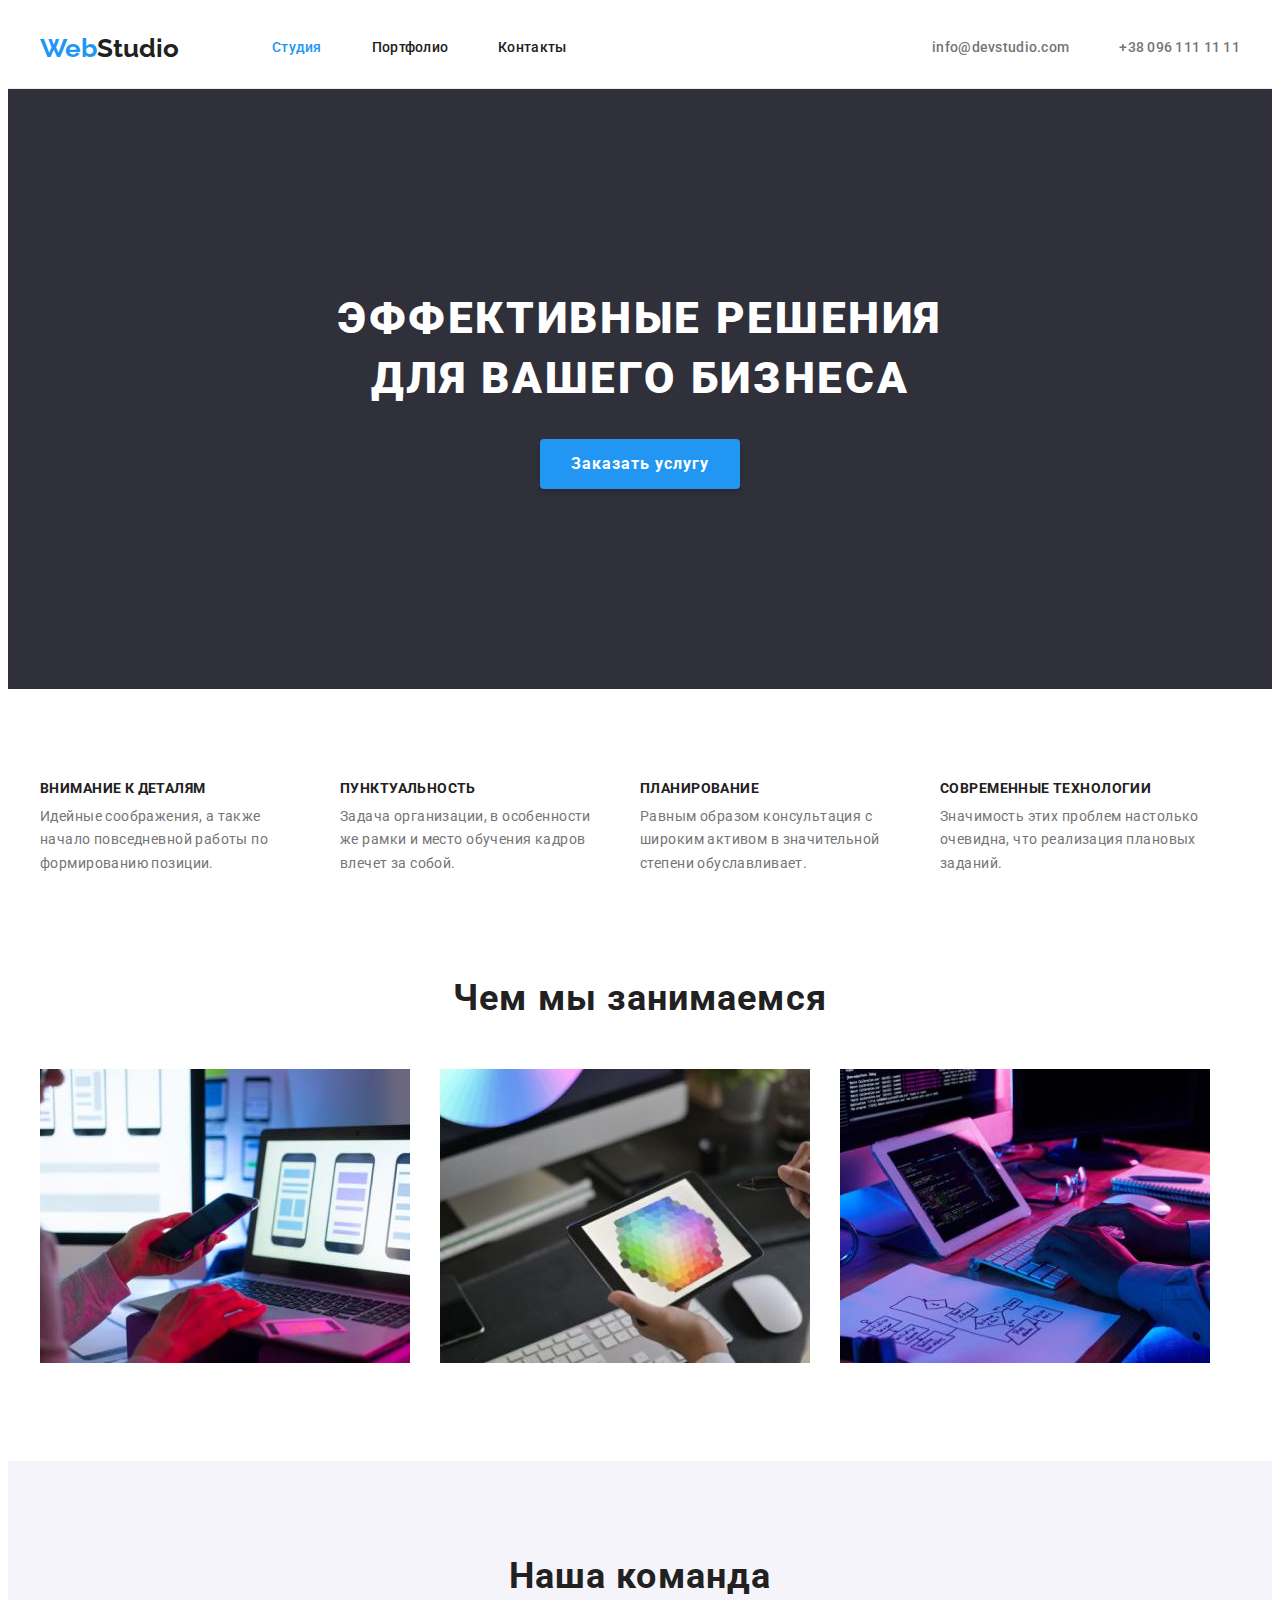
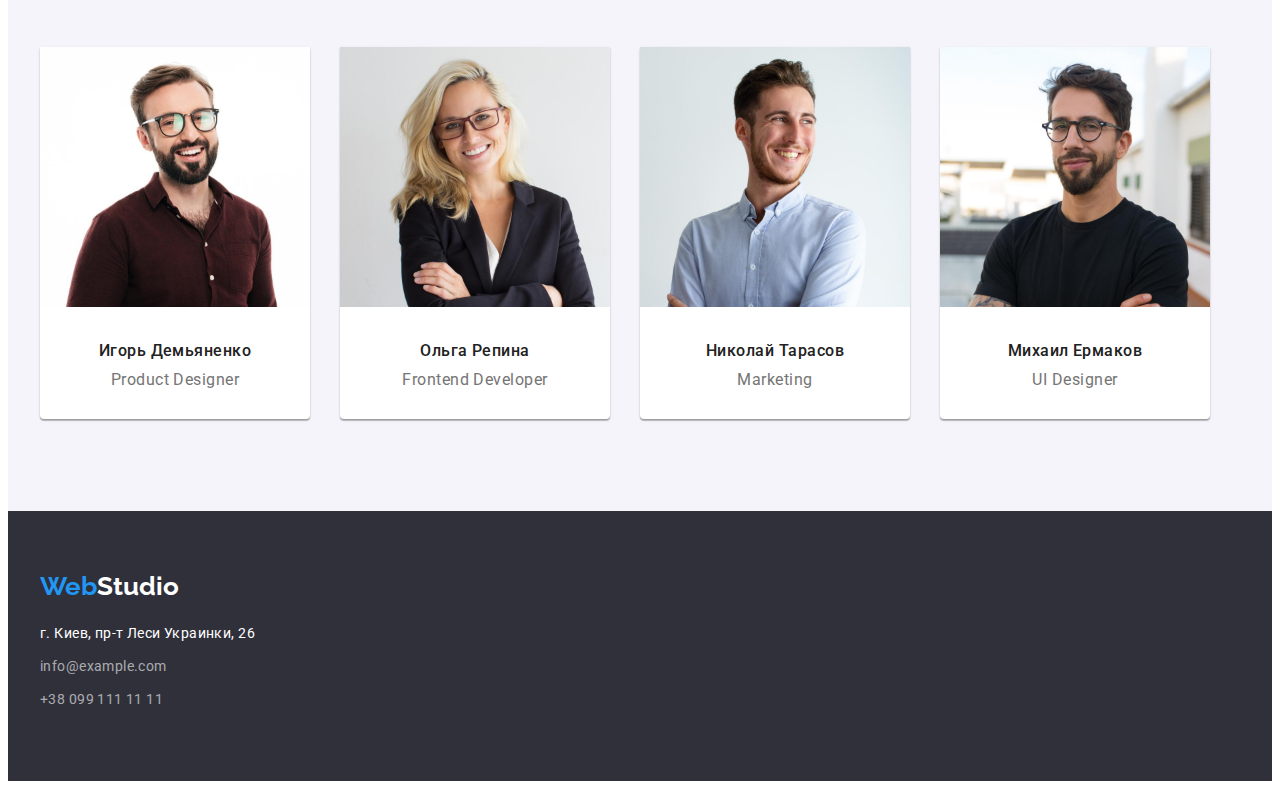
==== index.html @ bd47ff98 "stard" ====
<!DOCTYPE html>
<html lang="ru">
  <head>
    <meta charset="UTF-8" />
    <meta http-equiv="X-UA-Compatible" content="IE=edge" />
    <meta name="viewport" content="width=device-width, initial-scale=1.0" />
    <link
      rel="stylesheet"
      href="https://cdnjs.cloudflare.com/ajax/libs/modern-normalize/1.1.0/modern-normalize.min.css"
      integrity="sha512-wpPYUAdjBVSE4KJnH1VR1HeZfpl1ub8YT/NKx4PuQ5NmX2tKuGu6U/JRp5y+Y8XG2tV+wKQpNHVUX03MfMFn9Q=="
      crossorigin="anonymous"
      referrerpolicy="no-referrer"
    />
    <link rel="stylesheet" href="./css/styles.css" />
    <link rel="preconnect" href="https://fonts.googleapis.com" />
    <link rel="preconnect" href="https://fonts.gstatic.com" crossorigin />
    <link
      href="https://fonts.googleapis.com/css2?family=Raleway:wght@700&family=Roboto:wght@400;500;700;900&display=swap"
      rel="stylesheet"
    />
    <title>Студия</title>
  </head>
  <body>
    <header class="header">
      <div class="container">
        <div class="header-container">
          <nav class="nav">
            <a href="./index.html" lang="en" class="logo"><span>Web</span>Studio</a>
            <ul class="header-nav-list list">
              <li class="nav-list-item current">
                <a href="./index.html" class="current nav-link link">Студия</a>
              </li>
              <li class="nav-list-item">
                <a href="./portfolio.html" class="nav-link link">Портфолио</a>
              </li>
              <li class="nav-list-item"><a href="" class="nav-link link">Контакты</a></li>
            </ul>
          </nav>
          <ul class="header-list list">
            <li>
              <a href="mailto:info@devstudio.com" class="header-mail link">info@devstudio.com</a>
            </li>
            <li><a href="tel:+380961111111" class="header-tel link">+38 096 111 11 11</a></li>
          </ul>
        </div>
      </div>
    </header>
    <main class="main">
      <section class="order-service">
        <h1 class="text-h1">Эффективные решения для вашего бизнеса</h1>
        <button type="button" class="main-button">Заказать услугу</button>
      </section>
      <section class="merits section">
        <h2 hidden>Наши заслуги</h2>
        <div class="container">
          <ul class="merits-list list">
            <li class="merits-item">
              <h3 class="merits-titles">Внимание к деталям</h3>
              <p class="merits-text">
                Идейные соображения, а также начало повседневной работы по формированию позиции.
              </p>
            </li>
            <li class="merits-item">
              <h3 class="merits-titles">Пунктуальность</h3>
              <p class="merits-text">
                Задача организации, в особенности же рамки и место обучения кадров влечет за собой.
              </p>
            </li>
            <li class="merits-item">
              <h3 class="merits-titles">Планирование</h3>
              <p class="merits-text">
                Равным образом консультация с широким активом в значительной степени обуславливает.
              </p>
            </li>
            <li class="merits-item">
              <h3 class="merits-titles">Современные технологии</h3>
              <p class="merits-text">
                Значимость этих проблем настолько очевидна, что реализация плановых заданий.
              </p>
            </li>
          </ul>
        </div>
      </section>
      <section class="whatwedo section">
        <h2 class="whatwedo-title">Чем мы занимаемся</h2>
        <div class="container">
          <ul class="whatwedo-list list">
            <li class="whatwedo-img">
              <img src="./images/1.jpg" alt="Наша деятельность" width="370" height="294" />
            </li>
            <li class="whatwedo-img">
              <img src="./images/2.jpg" alt="Наша деятельность" width="370" height="294" />
            </li>
            <li class="whatwedo-img">
              <img src="./images/3.jpg" alt="Наша деятельность" width="370" height="294" />
            </li>
          </ul>
        </div>
      </section>
      <section class="ourteam section">
        <div class="container">
          <h2 class="ourteam-title">Наша команда</h2>
          <ul class="ourteam-list list">
            <li class="ourteam-item">
              <img src="./images/4.jpg" alt="Работник 1" width="270" height="260" />
              <div class="mate">
                <h3 class="ourteam-list-name">Игорь Демьяненко</h3>
                <p lang="en" class="ourteam-list-position">Product Designer</p>
              </div>
            </li>
            <li class="ourteam-item">
              <img src="./images/5.jpg" alt="Работник 2" width="270" height="260" />
              <div class="mate">
                <h3 class="ourteam-list-name">Ольга Репина</h3>
                <p lang="en" class="ourteam-list-position">Frontend Developer</p>
              </div>
            </li>
            <li class="ourteam-item">
              <img src="./images/6.jpg" alt="Работник 3" width="270" height="260" />
              <div class="mate">
                <h3 class="ourteam-list-name">Николай Тарасов</h3>
                <p lang="en" class="ourteam-list-position">Marketing</p>
              </div>
            </li>
            <li class="ourteam-item">
              <img src="./images/7.jpg" alt="Работник 4" width="270" height="260" />
              <div class="mate">
                <h3 class="ourteam-list-name">Михаил Ермаков</h3>
                <p lang="en" class="ourteam-list-position">UI Designer</p>
              </div>
            </li>
          </ul>
        </div>
      </section>
    </main>
    <footer class="footer">
      <div class="container">
        <a href="./index.html" lang="en" class="logo-footer"><span>Web</span>Studio</a>
        <address class="ouradress">
          <ul class="address-list list">
            <li class="address-location address-item">
              <a
                href="https://goo.gl/maps/aNRmM5jgGCXuYNQ1A"
                target="_blank"
                rel="noopener nofollow noreferrer"
                class="footer-link link"
                >г. Киев, пр-т Леси Украинки, 26</a
              >
            </li>
            <li class="address-item">
              <a href="mailto:info@example.com" class="footer-mail link">info@example.com</a>
            </li>
            <li class="address-item">
              <a href="tel:+380991111111" class="footer-tel link">+38 099 111 11 11</a>
            </li>
          </ul>
        </address>
      </div>
    </footer>
  </body>
</html>
---- css/styles.css ----
:root {
  --main-color: #ffffff;
  --accent-color: #2196f3;
  --second-main-color: #212121;
  --contact-color: #757575;
  --background-color-color: #2f303a;
}

p,
h1,
h2,
h3,
h4,
h5,
h6 {
  margin: 0;
}

ul,
ol {
  margin: 0;
  padding-left: 0;
}

button {
  cursor: pointer;
}

body {
  font-family: 'Roboto', sans-serif;
}

.container {
  width: 1200px;
  margin: 0 auto;
  padding-left: 15px;
  padding-right: 15px;
}

.list {
  list-style: none;
}

.link {
  text-decoration: none;
}

/* -------------------header-------------------- */

.header {
  border-bottom: 1px solid #ececec;
}

.logo {
  font-family: 'Raleway', sans-serif;
  font-weight: 700;
  font-size: 26px;
  line-height: 1.19;
  text-decoration: none;

  color: var(--second-main-color);

  margin-right: 93px;
}

.logo span {
  color: var(--accent-color);
}

.nav {
  display: flex;
  align-items: center;
}

.nav-list-item {
  display: block;
}

.nav-list-item:not(:last-child) {
  margin-right: 50px;
}

.header-nav-list {
  display: flex;
}

.header-container {
  display: flex;
}

.header-list {
  display: flex;
  margin-left: auto;
  align-items: center;
}

.nav-link {
  font-style: normal;
  font-weight: 500;
  font-size: 14px;
  line-height: 1.14;
  letter-spacing: 0.02em;

  color: var(--second-main-color);

  padding-bottom: 32px;
  padding-top: 32px;
  display: flex;
}

.nav-link:hover,
.nav-link:focus {
  color: var(--accent-color);
}

.current {
  color: var(--accent-color);
}

.header-mail {
  font-weight: 500;
  font-size: 14px;
  line-height: 1.14;
  letter-spacing: 0.02em;
  color: var(--contact-color);
  margin-right: 50px;

  padding-bottom: 32px;
  padding-top: 32px;
  display: flex;
}

.header-mail:hover,
.header-mail:focus {
  color: var(--accent-color);
}

.header-tel {
  font-weight: 500;
  font-size: 14px;
  line-height: 1.14;
  letter-spacing: 0.02em;
  color: var(--contact-color);

  padding-bottom: 32px;
  padding-top: 32px;
  display: flex;
}

.header-tel:hover {
  color: var(--accent-color);
}

.header-tel:focus {
  color: var(--accent-color);
}

/* -------------------main------------------- */

/* --------------------ЗАКАЗАТЬ УСЛУГУ-------------------- */
.order-service {
  background-color: var(--background-color-color);
  padding-bottom: 200px;
  padding-top: 200px;
}

.text-h1 {
  font-weight: 900;
  font-size: 44px;
  line-height: 1.36;
  text-align: center;
  letter-spacing: 0.06em;
  text-transform: uppercase;

  color: var(--main-color);

  max-width: 650px;
  margin: 0 auto;

  margin-bottom: 30px;
}

.main-button {
  font-family: 'Roboto';
  font-style: normal;
  font-weight: 700;
  font-size: 16px;
  line-height: 1.87;
  display: block;
  align-items: center;
  text-align: center;
  letter-spacing: 0.06em;

  color: var(--main-color);

  background: var(--accent-color);
  box-shadow: 0px 4px 4px rgba(0, 0, 0, 0.15);
  border-radius: 4px;
  border: none;

  cursor: pointer;

  min-width: 200px;
  height: 50px;

  align-items: center;
  justify-content: center;
  margin: auto;
}

.main-button:hover,
.main-button:focus {
  font-family: 'Roboto';
  font-style: normal;
  font-weight: 700;
  font-size: 16px;
  line-height: 1.875;
  display: flex;
  align-items: center;
  text-align: center;
  letter-spacing: 0.06em;

  color: var(--main-color);

  background: #188ce8;
  box-shadow: 0px 4px 4px rgba(0, 0, 0, 0.15);
  border-radius: 4px;
}

/* ------------------Наши заслуги-------------- */

.merits {
  padding-top: 94px;
}

.merits-list {
  display: flex;
}

.merits-list:not(:last-child) {
  margin-right: 30px;
}

.merits-titles {
  font-weight: 700;
  font-size: 14px;
  line-height: 0.85;
  letter-spacing: 0.03em;
  text-transform: uppercase;

  color: #212121;

  margin-bottom: 10px;
}

.merits-text {
  font-weight: 400;
  font-size: 14px;
  line-height: 1.71;
  letter-spacing: 0.03em;

  color: #757575;
}

.merits-item {
  width: 270px;
  height: 101px;
}

.merits-item:not(:last-child) {
  margin-right: 30px;
}

/* ----------------------Чем мы занимаемся----------------------- */

.whatwedo {
  padding-top: 94px;
  padding-bottom: 94px;
}

.whatwedo-title {
  font-weight: 700;
  font-size: 36px;
  line-height: 1.16;
  text-align: center;
  letter-spacing: 0.03em;
  color: var(--second-main-color);
  margin-bottom: 50px;
}

.whatwedo-list {
  display: flex;
}

.whatwedo-img {
  margin-right: 30px;
}

/* ---------------Наша команда------------------- */

.ourteam {
  height: 650px;
  background-color: #f5f4fa;
}

.ourteam-title {
  font-weight: 700;
  font-size: 36px;
  line-height: 42px;
  text-align: center;
  letter-spacing: 0.03em;
  color: var(--second-main-color);
  padding-top: 94px;
}

.ourteam-list {
  display: flex;
  margin-top: 50px;
}

.ourteam-item {
  margin-right: 30px;
  width: 270px;
  background: #ffffff;

  box-shadow: 0px 1px 3px rgba(0, 0, 0, 0.12), 0px 1px 1px rgba(0, 0, 0, 0.14),
    0px 2px 1px rgba(0, 0, 0, 0.2);
  border-radius: 0px 0px 4px 4px;
}

.ourteam-list-name {
  font-weight: 500;
  font-size: 16px;
  line-height: 1.1875;
  text-align: center;
  letter-spacing: 0.03em;

  color: #212121;

  margin-bottom: 10px;
}

.ourteam-list-position {
  font-weight: 400;
  font-size: 16px;
  line-height: 1.1875;
  text-align: center;
  letter-spacing: 0.03em;

  color: #757575;
}

.mate {
  padding-top: 30px;
  padding-bottom: 30px;
}

/* ----------------footer------------------ */

.footer {
  background: #2f303a;
  padding: 60px 0;
}

.footer-link {
  font-family: 'Roboto';
  font-style: normal;
  font-weight: 400;
  font-size: 14px;
  line-height: 1.71;
  letter-spacing: 0.03em;
  color: #ffffff;
}

.logo-footer {
  display: block;
  font-family: 'Raleway', sans-serif;
  font-weight: 700;
  font-size: 26px;
  line-height: 1.19;
  text-decoration: none;
  color: var(--main-color);
  margin-bottom: 20px;
}

.logo-footer span {
  color: var(--accent-color);
}

.footer-mail {
  font-family: 'Roboto';
  font-style: normal;
  font-weight: 400;
  font-size: 14px;
  line-height: 1.71;
  letter-spacing: 0.03em;

  color: rgba(255, 255, 255, 0.6);
}

.footer-tel {
  font-family: 'Roboto';
  font-style: normal;
  font-weight: 400;
  font-size: 14px;
  line-height: 1.71;
  letter-spacing: 0.03em;

  color: rgba(255, 255, 255, 0.6);
}

.address-item {
  margin-bottom: 9px;
}

/* ----------------------PORTFOLIO------------------------ */

/* ---------------filter----------------- */

.filter-list {
  display: flex;
  margin-top: 94px;
  justify-content: center;
}

.filter-button {
  font-family: inherit;
  font-style: normal;
  font-weight: 500;
  font-size: 16px;
  line-height: 1.625;
  text-align: center;
  letter-spacing: 0.03em;

  color: #212121;

  background: #f5f4fa;
  border-radius: 4px;
  border: none;

  cursor: pointer;

  margin-right: 8px;
  padding: 6px 22px;
}

.current-filter-button {
  font-family: inherit, sans-serif;
  font-style: normal;
  font-weight: 500;
  font-size: 16px;
  line-height: 1.65;
  text-align: center;
  letter-spacing: 0.03em;

  color: var(--main-color);

  background: var(--accent-color);
}

.filter-button:hover {
  font-family: inherit, sans-serif;
  font-style: normal;
  font-weight: 500;
  font-size: 16px;
  line-height: 1.65;
  text-align: center;
  letter-spacing: 0.03em;

  color: var(--main-color);

  background: var(--accent-color);

  box-shadow: 0px 3px 1px rgba(0, 0, 0, 0.1), 0px 1px 2px rgba(0, 0, 0, 0.08),
    0px 2px 2px rgba(0, 0, 0, 0.12);
  border-radius: 4px;

  cursor: pointer;
}

.filter-button:focus {
  font-family: inherit, sans-serif;
  font-style: normal;
  font-weight: 500;
  font-size: 16px;
  line-height: 1.65;
  text-align: center;
  letter-spacing: 0.03em;

  color: #ffffff;

  background: #2196f3;

  box-shadow: 0px 3px 1px rgba(0, 0, 0, 0.1), 0px 1px 2px rgba(0, 0, 0, 0.08),
    0px 2px 2px rgba(0, 0, 0, 0.12);
  border-radius: 4px;

  cursor: pointer;
}

/* -----------------Наши проэкты----------------- */

.ourprojects-list {
  display: flex;
  flex-wrap: wrap;
  margin-top: 50px;
  margin-bottom: 95px;
}

.ourprojects-title {
  font-family: 'Roboto';
  font-style: normal;
  font-weight: 700;
  font-size: 18px;
  line-height: 2;
  letter-spacing: 0.06em;

  color: #212121;
}

.ourprojects-text {
  font-family: 'Roboto';
  font-style: normal;
  font-weight: 400;
  font-size: 16px;
  line-height: 1.875;
  letter-spacing: 0.03em;

  color: #757575;
}

.ourprojects-item {
  width: 370px;
  height: 404px;
  background: #ffffff;
  border: 1px solid #eeeeee;
}

.ourprojects-item:not(:last-child) {
  margin-right: 20px;
  margin-bottom: 30px;
}

.project-title {
  padding: 20px 0;
}
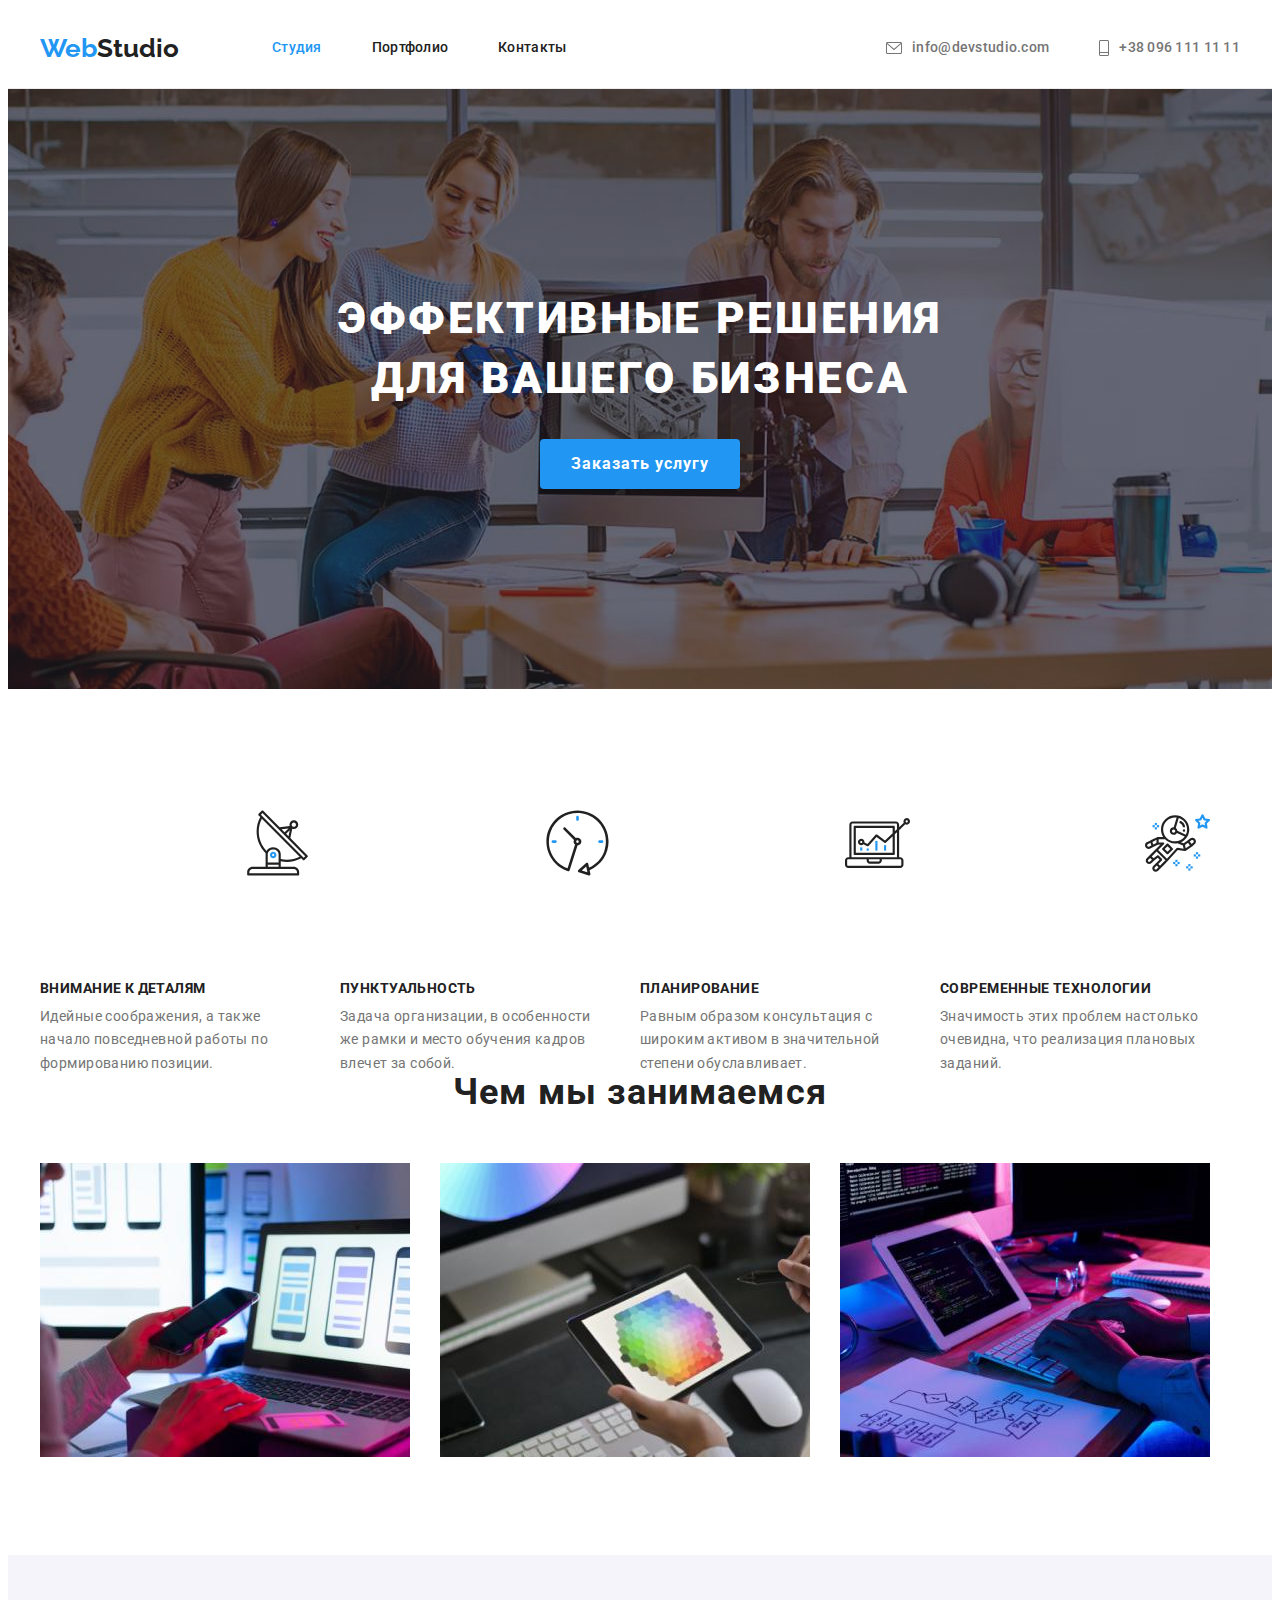
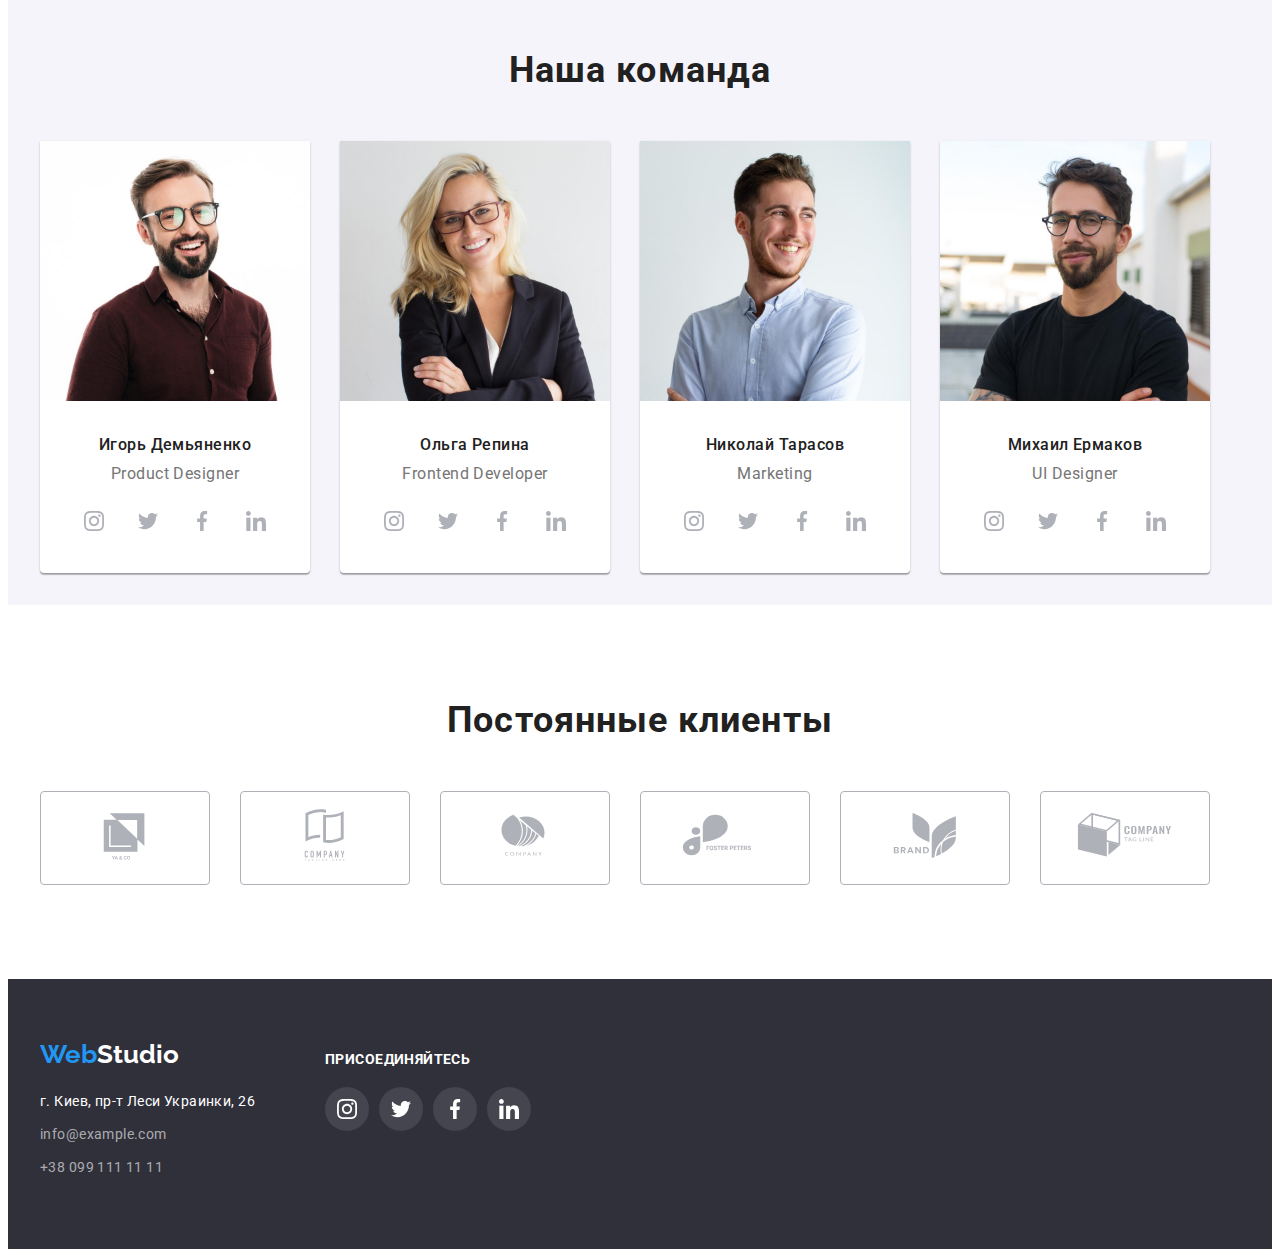
==== commit ad4312b9: "final" ====
--- a/index.html
+++ b/index.html
@@ -38,6 +38,13 @@
           </nav>
           <ul class="header-list list">
             <li>
+              <!-- <span class="mail">
+                <a href="" class="header-mail-link link">
+                  <svg class="header-mail-icon" width="16" height="12">
+                    <use href="./images/icons/header/symbol-defs.svg#icon-email"></use>
+                  </svg>
+                </a>
+              </span> -->
               <a href="mailto:info@devstudio.com" class="header-mail link">info@devstudio.com</a>
             </li>
             <li><a href="tel:+380961111111" class="header-tel link">+38 096 111 11 11</a></li>
@@ -55,24 +62,44 @@
         <div class="container">
           <ul class="merits-list list">
             <li class="merits-item">
+              <div class="merits-icon">
+                <svg class="merits-icon-item" width="65" height="70">
+                  <use href="./images/icons/merits/symbol-defs.svg#icon-antenna-1"></use>
+                </svg>
+              </div>
               <h3 class="merits-titles">Внимание к деталям</h3>
               <p class="merits-text">
                 Идейные соображения, а также начало повседневной работы по формированию позиции.
               </p>
             </li>
             <li class="merits-item">
+              <div class="merits-icon">
+                <svg class="merits-icon-item" width="65" height="70">
+                  <use href="./images/icons/merits/symbol-defs.svg#icon-clock-1"></use>
+                </svg>
+              </div>
               <h3 class="merits-titles">Пунктуальность</h3>
               <p class="merits-text">
                 Задача организации, в особенности же рамки и место обучения кадров влечет за собой.
               </p>
             </li>
             <li class="merits-item">
+              <div class="merits-icon">
+                <svg class="merits-icon-item" width="65" height="70">
+                  <use href="./images/icons/merits/symbol-defs.svg#icon-diagram-1"></use>
+                </svg>
+              </div>
               <h3 class="merits-titles">Планирование</h3>
               <p class="merits-text">
                 Равным образом консультация с широким активом в значительной степени обуславливает.
               </p>
             </li>
             <li class="merits-item">
+              <div class="merits-icon">
+                <svg class="merits-icon-item" width="65" height="70">
+                  <use href="./images/icons/merits/symbol-defs.svg#icon-astronaut-1"></use>
+                </svg>
+              </div>
               <h3 class="merits-titles">Современные технологии</h3>
               <p class="merits-text">
                 Значимость этих проблем настолько очевидна, что реализация плановых заданий.
@@ -106,6 +133,36 @@
               <div class="mate">
                 <h3 class="ourteam-list-name">Игорь Демьяненко</h3>
                 <p lang="en" class="ourteam-list-position">Product Designer</p>
+                <ul class="mate-soc-list list">
+                  <li class="mate-soc-item">
+                    <a href="" class="mate-soc-link link">
+                      <svg class="mate-soc-icon" width="20" height="20">
+                        <use href="./images/icons/soc/symbol-defs.svg#icon-instagram"></use>
+                      </svg>
+                    </a>
+                  </li>
+                  <li class="mate-soc-item">
+                    <a href="" class="mate-soc-link link">
+                      <svg class="mate-soc-icon" width="20" height="20">
+                        <use href="./images/icons/soc/symbol-defs.svg#icon-twitter"></use>
+                      </svg>
+                    </a>
+                  </li>
+                  <li class="mate-soc-item">
+                    <a href="" class="mate-soc-link link">
+                      <svg class="mate-soc-icon" width="20" height="20">
+                        <use href="./images/icons/soc/symbol-defs.svg#icon-facebook"></use>
+                      </svg>
+                    </a>
+                  </li>
+                  <li class="mate-soc-item">
+                    <a href="" class="mate-soc-link link">
+                      <svg class="mate-soc-icon" width="20" height="20">
+                        <use href="./images/icons/soc/symbol-defs.svg#icon-linkedin"></use>
+                      </svg>
+                    </a>
+                  </li>
+                </ul>
               </div>
             </li>
             <li class="ourteam-item">
@@ -113,6 +170,36 @@
               <div class="mate">
                 <h3 class="ourteam-list-name">Ольга Репина</h3>
                 <p lang="en" class="ourteam-list-position">Frontend Developer</p>
+                <ul class="mate-soc-list list">
+                  <li class="mate-soc-item">
+                    <a href="" class="mate-soc-link link">
+                      <svg class="mate-soc-icon" width="20" height="20">
+                        <use href="./images/icons/soc/symbol-defs.svg#icon-instagram"></use>
+                      </svg>
+                    </a>
+                  </li>
+                  <li class="mate-soc-item">
+                    <a href="" class="mate-soc-link link">
+                      <svg class="mate-soc-icon" width="20" height="20">
+                        <use href="./images/icons/soc/symbol-defs.svg#icon-twitter"></use>
+                      </svg>
+                    </a>
+                  </li>
+                  <li class="mate-soc-item">
+                    <a href="" class="mate-soc-link link">
+                      <svg class="mate-soc-icon" width="20" height="20">
+                        <use href="./images/icons/soc/symbol-defs.svg#icon-facebook"></use>
+                      </svg>
+                    </a>
+                  </li>
+                  <li class="mate-soc-item">
+                    <a href="" class="mate-soc-link link">
+                      <svg class="mate-soc-icon" width="20" height="20">
+                        <use href="./images/icons/soc/symbol-defs.svg#icon-linkedin"></use>
+                      </svg>
+                    </a>
+                  </li>
+                </ul>
               </div>
             </li>
             <li class="ourteam-item">
@@ -120,6 +207,36 @@
               <div class="mate">
                 <h3 class="ourteam-list-name">Николай Тарасов</h3>
                 <p lang="en" class="ourteam-list-position">Marketing</p>
+                <ul class="mate-soc-list list">
+                  <li class="mate-soc-item">
+                    <a href="" class="mate-soc-link link">
+                      <svg class="mate-soc-icon" width="20" height="20">
+                        <use href="./images/icons/soc/symbol-defs.svg#icon-instagram"></use>
+                      </svg>
+                    </a>
+                  </li>
+                  <li class="mate-soc-item">
+                    <a href="" class="mate-soc-link link">
+                      <svg class="mate-soc-icon" width="20" height="20">
+                        <use href="./images/icons/soc/symbol-defs.svg#icon-twitter"></use>
+                      </svg>
+                    </a>
+                  </li>
+                  <li class="mate-soc-item">
+                    <a href="" class="mate-soc-link link">
+                      <svg class="mate-soc-icon" width="20" height="20">
+                        <use href="./images/icons/soc/symbol-defs.svg#icon-facebook"></use>
+                      </svg>
+                    </a>
+                  </li>
+                  <li class="mate-soc-item">
+                    <a href="" class="mate-soc-link link">
+                      <svg class="mate-soc-icon" width="20" height="20">
+                        <use href="./images/icons/soc/symbol-defs.svg#icon-linkedin"></use>
+                      </svg>
+                    </a>
+                  </li>
+                </ul>
               </div>
             </li>
             <li class="ourteam-item">
@@ -127,34 +244,147 @@
               <div class="mate">
                 <h3 class="ourteam-list-name">Михаил Ермаков</h3>
                 <p lang="en" class="ourteam-list-position">UI Designer</p>
-              </div>
+                <ul class="mate-soc-list list">
+                  <li class="mate-soc-item">
+                    <a href="" class="mate-soc-link link">
+                      <svg class="mate-soc-icon" width="20" height="20">
+                        <use href="./images/icons/soc/symbol-defs.svg#icon-instagram"></use>
+                      </svg>
+                    </a>
+                  </li>
+                  <li class="mate-soc-item">
+                    <a href="" class="mate-soc-link link">
+                      <svg class="mate-soc-icon" width="20" height="20">
+                        <use href="./images/icons/soc/symbol-defs.svg#icon-twitter"></use>
+                      </svg>
+                    </a>
+                  </li>
+                  <li class="mate-soc-item">
+                    <a href="" class="mate-soc-link link">
+                      <svg class="mate-soc-icon" width="20" height="20">
+                        <use href="./images/icons/soc/symbol-defs.svg#icon-facebook"></use>
+                      </svg>
+                    </a>
+                  </li>
+                  <li class="mate-soc-item">
+                    <a href="" class="mate-soc-link link">
+                      <svg class="mate-soc-icon" width="20" height="20">
+                        <use href="./images/icons/soc/symbol-defs.svg#icon-linkedin"></use>
+                      </svg>
+                    </a>
+                  </li>
+                </ul>
+              </div>
+            </li>
+          </ul>
+        </div>
+      </section>
+      <section class="clients section">
+        <div class="container">
+          <h2 class="clients-title">Постоянные клиенты</h2>
+          <ul class="clients-list list">
+            <li class="clients-item">
+              <a href="" class="clients-link">
+                <svg class="clients-icon" width="106" height="60">
+                  <use href="./images/icons/clients/symbol-defs.svg#icon-Logo"></use>
+                </svg>
+              </a>
+            </li>
+            <li class="clients-item">
+              <a href="" class="clients-icon"
+                ><svg class="clients-icon" width="106" height="60">
+                  <use href="./images/icons/clients/symbol-defs.svg#icon-Logo-1"></use></svg
+              ></a>
+            </li>
+            <li class="clients-item">
+              <a href="" class="clients-icon">
+                <svg class="clients-icon" width="106" height="60">
+                  <use href="./images/icons/clients/symbol-defs.svg#icon-Logo-2"></use>
+                </svg>
+              </a>
+            </li>
+            <li class="clients-item">
+              <a href="" class="clients-icon">
+                <svg class="clients-icon" width="106" height="60">
+                  <use href="./images/icons/clients/symbol-defs.svg#icon-Logo-3"></use>
+                </svg>
+              </a>
+            </li>
+            <li class="clients-item">
+              <a href="" class="clients-icon">
+                <svg class="clients-icon" width="106" height="60">
+                  <use href="./images/icons/clients/symbol-defs.svg#icon-Logo-4"></use>
+                </svg>
+              </a>
+            </li>
+            <li class="clients-item">
+              <a href="" class="clients-icon">
+                <svg class="clients-icon" width="106" height="60">
+                  <use href="./images/icons/clients/symbol-defs.svg#icon-Logo-5"></use>
+                </svg>
+              </a>
             </li>
           </ul>
         </div>
       </section>
     </main>
     <footer class="footer">
-      <div class="container">
-        <a href="./index.html" lang="en" class="logo-footer"><span>Web</span>Studio</a>
-        <address class="ouradress">
-          <ul class="address-list list">
-            <li class="address-location address-item">
-              <a
-                href="https://goo.gl/maps/aNRmM5jgGCXuYNQ1A"
-                target="_blank"
-                rel="noopener nofollow noreferrer"
-                class="footer-link link"
-                >г. Киев, пр-т Леси Украинки, 26</a
-              >
-            </li>
-            <li class="address-item">
-              <a href="mailto:info@example.com" class="footer-mail link">info@example.com</a>
-            </li>
-            <li class="address-item">
-              <a href="tel:+380991111111" class="footer-tel link">+38 099 111 11 11</a>
-            </li>
-          </ul>
-        </address>
+      <div class="container footer-container">
+        <div class="contacts">
+          <a href="./index.html" lang="en" class="logo-footer"><span>Web</span>Studio</a>
+          <address class="ouradress">
+            <ul class="address-list list">
+              <li class="address-location address-item">
+                <a
+                  href="https://goo.gl/maps/aNRmM5jgGCXuYNQ1A"
+                  target="_blank"
+                  rel="noopener nofollow noreferrer"
+                  class="footer-link link"
+                  >г. Киев, пр-т Леси Украинки, 26</a
+                >
+              </li>
+              <li class="address-item">
+                <a href="mailto:info@example.com" class="footer-mail link">info@example.com</a>
+              </li>
+              <li class="address-item">
+                <a href="tel:+380991111111" class="footer-tel link">+38 099 111 11 11</a>
+              </li>
+            </ul>
+          </address>
+        </div>
+        <div class="join">
+          <h3 class="join-title">присоединяйтесь</h3>
+          <ul class="join-list list">
+            <li class="join-item">
+              <a href="" class="join-link link">
+                <svg class="join-icon" width="20" height="20">
+                  <use href="./images/icons/soc/symbol-defs.svg#icon-instagram"></use>
+                </svg>
+              </a>
+            </li>
+            <li class="join-item">
+              <a href="" class="join-link link">
+                <svg class="join-icon" width="20" height="20">
+                  <use href="./images/icons/soc/symbol-defs.svg#icon-twitter"></use>
+                </svg>
+              </a>
+            </li>
+            <li class="join-item">
+              <a href="" class="join-link link">
+                <svg class="join-icon" width="20" height="20">
+                  <use href="./images/icons/soc/symbol-defs.svg#icon-facebook"></use>
+                </svg>
+              </a>
+            </li>
+            <li class="join-item">
+              <a href="" class="join-link link">
+                <svg class="join-icon" width="20" height="20">
+                  <use href="./images/icons/soc/symbol-defs.svg#icon-linkedin"></use>
+                </svg>
+              </a>
+            </li>
+          </ul>
+        </div>
       </div>
     </footer>
   </body>
--- a/css/styles.css
+++ b/css/styles.css
@@ -128,6 +128,19 @@
   padding-bottom: 32px;
   padding-top: 32px;
   display: flex;
+
+  align-items: center;
+}
+
+.header-mail::before {
+  content: '';
+  background-image: url(../images/icons/header/email.svg);
+  width: 16px;
+  height: 12px;
+  margin-right: 10px;
+  display: flex;
+  align-items: center;
+  justify-content: center;
 }
 
 .header-mail:hover,
@@ -145,6 +158,17 @@
   padding-bottom: 32px;
   padding-top: 32px;
   display: flex;
+}
+
+.header-tel::before {
+  content: '';
+  background-image: url(../images/icons/header/tel.svg);
+  width: 10px;
+  height: 16px;
+  margin-right: 10px;
+  display: flex;
+  align-items: center;
+  justify-content: center;
 }
 
 .header-tel:hover {
@@ -162,6 +186,11 @@
   background-color: var(--background-color-color);
   padding-bottom: 200px;
   padding-top: 200px;
+  background-image: linear-gradient(rgba(47, 48, 58, 0.4), rgba(47, 48, 58, 0.4)),
+    url(..//images/bg-img.jpg);
+  background-repeat: no-repeat;
+  background-position: center;
+  background-size: cover;
 }
 
 .text-h1 {
@@ -231,6 +260,7 @@
 
 .merits {
   padding-top: 94px;
+  margin-bottom: 94px;
 }
 
 .merits-list {
@@ -269,6 +299,15 @@
 
 .merits-item:not(:last-child) {
   margin-right: 30px;
+}
+
+.merits-icon {
+  width: 270px;
+  height: 120px;
+  margin-bottom: 30px;
+  display: flex;
+  justify-content: center;
+  padding: 25px 102px;
 }
 
 /* ----------------------Чем мы занимаемся----------------------- */
@@ -348,6 +387,7 @@
   letter-spacing: 0.03em;
 
   color: #757575;
+  margin-bottom: 16px;
 }
 
 .mate {
@@ -355,11 +395,118 @@
   padding-bottom: 30px;
 }
 
+.mate-soc-list {
+  display: flex;
+  justify-content: center;
+}
+
+.mate-soc-item {
+  width: 44px;
+  height: 44px;
+  margin-right: 10px;
+}
+
+.mate-soc-item:last-child {
+  margin-right: 0;
+}
+
+.mate-soc-link {
+  width: 100%;
+  height: 100%;
+  /* background-color: #2196f3; */
+  border-radius: 50%;
+  display: flex;
+  align-items: center;
+  justify-content: center;
+}
+
+.mate-soc-icon {
+  fill: #afb1b8;
+}
+
+.mate-soc-link:hover,
+.mate-soc-link:focus {
+  background-color: #2196f3;
+}
+
+.mate-soc-link:hover .mate-soc-icon,
+.mate-soc-link:focus .mate-soc-icon {
+  fill: #ffffff;
+}
+
+/* ---------------our-clients--------------- */
+
+.clients {
+  padding-top: 94px;
+  padding-bottom: 94px;
+}
+
+.clients-title {
+  font-weight: 700;
+  font-size: 36px;
+  line-height: 42px;
+  text-align: center;
+  letter-spacing: 0.03em;
+  color: var(--second-main-color);
+  margin-bottom: 50px;
+}
+
+.clients-list {
+  display: flex;
+  justify-content: center;
+}
+
+.clients-item {
+  width: 170px;
+  height: 92px;
+  margin-right: 30px;
+  border: 1px solid #afb1b8;
+  border-radius: 4px;
+  display: flex;
+  align-items: center;
+  justify-content: center;
+}
+
+.clients-icon {
+  fill: #afb1b8;
+}
+
+.clients-item:hover,
+.clients-item:focus {
+  width: 170px;
+  height: 92px;
+  margin-right: 30px;
+  border: 1px solid #2196f3;
+  border-radius: 4px;
+  display: flex;
+  align-items: center;
+  justify-content: center;
+}
+
+/* .clients-link:hover .clients-icon,
+.clients-link:focus .clients-icon {
+  fill: #2196f3;
+} */
+
+.clients-icon:hover,
+.clients-icon:focus {
+  fill: #2196f3;
+}
+
+.clients-link:hover .clients-icon,
+.clients-link:focus .clients-icon {
+  fill: #2196f3;
+}
+
 /* ----------------footer------------------ */
 
 .footer {
   background: #2f303a;
   padding: 60px 0;
+}
+
+.footer-container {
+  display: flex;
 }
 
 .footer-link {
@@ -413,6 +560,67 @@
   margin-bottom: 9px;
 }
 
+.join {
+  margin-left: 70px;
+  justify-content: center;
+}
+
+.join-title {
+  font-family: 'Roboto';
+  font-style: normal;
+  font-weight: 700;
+  font-size: 14px;
+  line-height: 16px;
+  letter-spacing: 0.03em;
+  text-transform: uppercase;
+
+  color: #ffffff;
+  margin-bottom: 20px;
+}
+
+.join {
+  padding-top: 12px;
+}
+
+.join-list {
+  display: flex;
+  justify-content: center;
+}
+
+.join-item {
+  width: 44px;
+  height: 44px;
+  margin-right: 10px;
+}
+
+.join-item:last-child {
+  margin-right: 0;
+}
+
+.join-link {
+  width: 100%;
+  height: 100%;
+  background-color: rgba(255, 255, 255, 0.1);
+  border-radius: 50%;
+  display: flex;
+  align-items: center;
+  justify-content: center;
+}
+
+.join-icon {
+  fill: #ffffff;
+}
+
+.join-link:hover,
+.join-link:focus {
+  background-color: #2196f3;
+}
+
+.join-link:hover .join-icon,
+.join-link:focus .join-icon {
+  fill: #ffffff;
+}
+
 /* ----------------------PORTFOLIO------------------------ */
 
 /* ---------------filter----------------- */
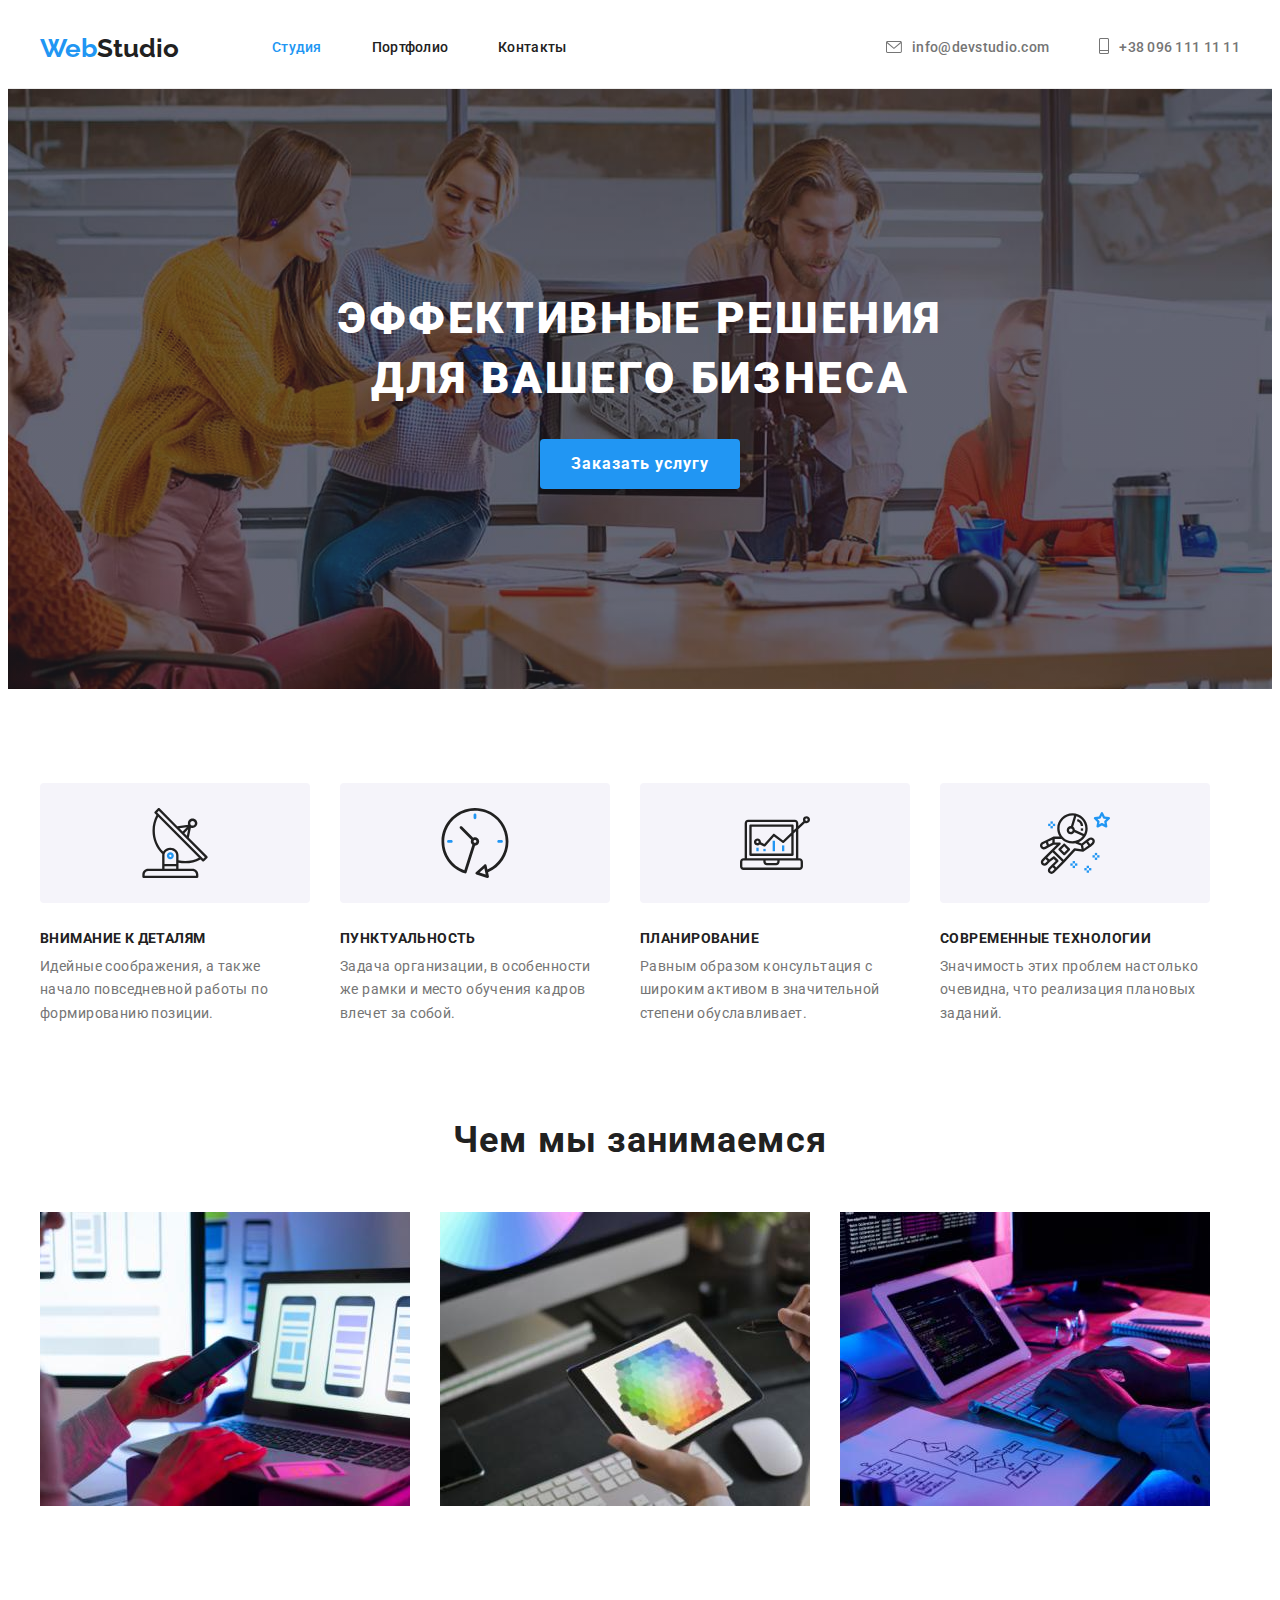
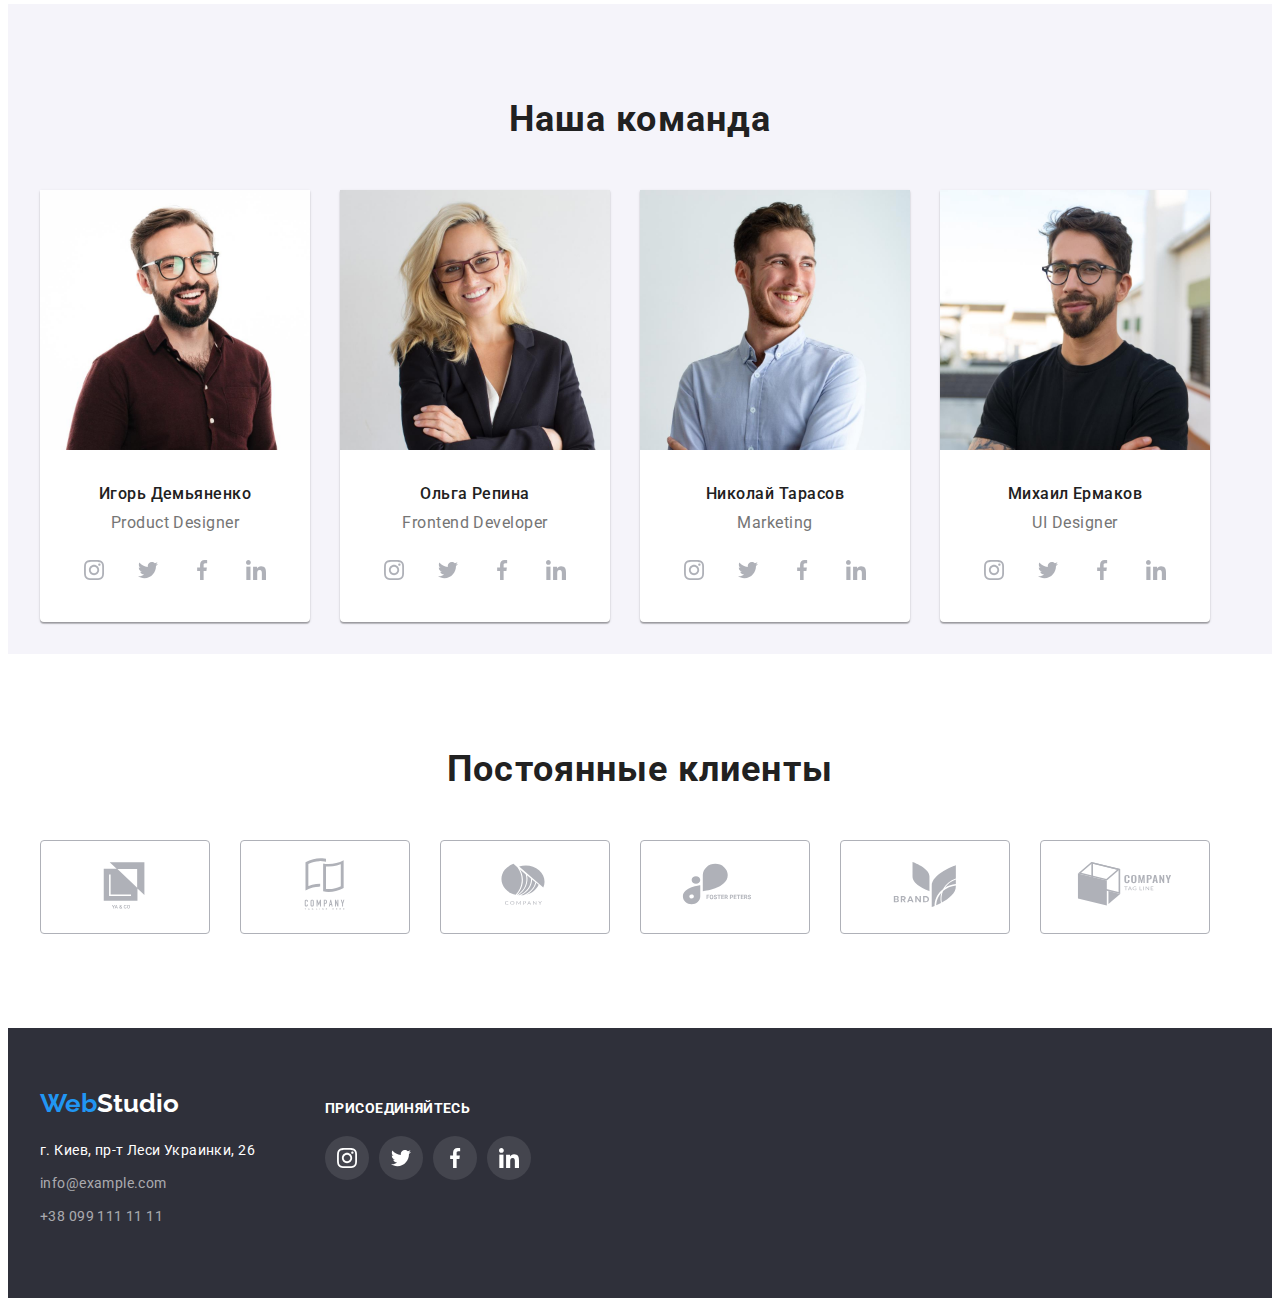
==== commit 44e608ff: "fixed" ====
--- a/index.html
+++ b/index.html
@@ -38,16 +38,29 @@
           </nav>
           <ul class="header-list list">
             <li>
-              <!-- <span class="mail">
-                <a href="" class="header-mail-link link">
-                  <svg class="header-mail-icon" width="16" height="12">
-                    <use href="./images/icons/header/symbol-defs.svg#icon-email"></use>
-                  </svg>
-                </a>
-              </span> -->
-              <a href="mailto:info@devstudio.com" class="header-mail link">info@devstudio.com</a>
-            </li>
-            <li><a href="tel:+380961111111" class="header-tel link">+38 096 111 11 11</a></li>
+              <div class="email">
+                <div class="email-icon">
+                  <a href="" class="email-icon-link link">
+                    <svg class="email-icon-sprite" width="16" height="12">
+                      <use href="./images/icons/header/symbol-defs.svg#icon-email"></use>
+                    </svg>
+                  </a>
+                </div>
+                <a href="mailto:info@devstudio.com" class="header-mail link">info@devstudio.com</a>
+              </div>
+            </li>
+            <li>
+              <div class="tel">
+                <div class="tel-icon">
+                  <a href="" class="tel-icon-link link">
+                    <svg class="tel-icon-sprite" width="10" height="16">
+                      <use href="./images/icons/header/symbol-defs.svg#icon-tel"></use>
+                    </svg>
+                  </a>
+                </div>
+                <a href="tel:+380961111111" class="header-tel link">+38 096 111 11 11</a>
+              </div>
+            </li>
           </ul>
         </div>
       </div>
@@ -63,7 +76,7 @@
           <ul class="merits-list list">
             <li class="merits-item">
               <div class="merits-icon">
-                <svg class="merits-icon-item" width="65" height="70">
+                <svg class="merits-icon-item" width="70" height="70">
                   <use href="./images/icons/merits/symbol-defs.svg#icon-antenna-1"></use>
                 </svg>
               </div>
@@ -74,7 +87,7 @@
             </li>
             <li class="merits-item">
               <div class="merits-icon">
-                <svg class="merits-icon-item" width="65" height="70">
+                <svg class="merits-icon-item" width="70" height="70">
                   <use href="./images/icons/merits/symbol-defs.svg#icon-clock-1"></use>
                 </svg>
               </div>
@@ -85,7 +98,7 @@
             </li>
             <li class="merits-item">
               <div class="merits-icon">
-                <svg class="merits-icon-item" width="65" height="70">
+                <svg class="merits-icon-item" width="70" height="70">
                   <use href="./images/icons/merits/symbol-defs.svg#icon-diagram-1"></use>
                 </svg>
               </div>
@@ -96,7 +109,7 @@
             </li>
             <li class="merits-item">
               <div class="merits-icon">
-                <svg class="merits-icon-item" width="65" height="70">
+                <svg class="merits-icon-item" width="70" height="70">
                   <use href="./images/icons/merits/symbol-defs.svg#icon-astronaut-1"></use>
                 </svg>
               </div>
--- a/css/styles.css
+++ b/css/styles.css
@@ -132,22 +132,26 @@
   align-items: center;
 }
 
-.header-mail::before {
-  content: '';
-  background-image: url(../images/icons/header/email.svg);
-  width: 16px;
-  height: 12px;
-  margin-right: 10px;
-  display: flex;
-  align-items: center;
-  justify-content: center;
-}
-
 .header-mail:hover,
 .header-mail:focus {
   color: var(--accent-color);
 }
 
+.email {
+  display: flex;
+  align-items: center;
+}
+
+.email-icon-sprite {
+  margin-right: 10px;
+  fill: #757575;
+}
+
+.email-icon-sprite:hover,
+.email-icon-sprite:focus {
+  fill: var(--accent-color);
+}
+
 .header-tel {
   font-weight: 500;
   font-size: 14px;
@@ -160,7 +164,7 @@
   display: flex;
 }
 
-.header-tel::before {
+/* .header-tel::before {
   content: '';
   background-image: url(../images/icons/header/tel.svg);
   width: 10px;
@@ -169,7 +173,7 @@
   display: flex;
   align-items: center;
   justify-content: center;
-}
+} */
 
 .header-tel:hover {
   color: var(--accent-color);
@@ -177,6 +181,21 @@
 
 .header-tel:focus {
   color: var(--accent-color);
+}
+
+.tel {
+  display: flex;
+  align-items: center;
+}
+
+.tel-icon-sprite {
+  margin-right: 10px;
+  fill: #757575;
+}
+
+.tel-icon-sprite:focus,
+.tel-icon-sprite:hover {
+  fill: var(--accent-color);
 }
 
 /* -------------------main------------------- */
@@ -260,7 +279,6 @@
 
 .merits {
   padding-top: 94px;
-  margin-bottom: 94px;
 }
 
 .merits-list {
@@ -294,7 +312,6 @@
 
 .merits-item {
   width: 270px;
-  height: 101px;
 }
 
 .merits-item:not(:last-child) {
@@ -302,12 +319,14 @@
 }
 
 .merits-icon {
-  width: 270px;
+  width: 100%;
   height: 120px;
   margin-bottom: 30px;
   display: flex;
-  justify-content: center;
-  padding: 25px 102px;
+  align-items: center;
+  justify-content: center;
+  background: #f5f4fa;
+  border-radius: 4px;
 }
 
 /* ----------------------Чем мы занимаемся----------------------- */
@@ -625,9 +644,12 @@
 
 /* ---------------filter----------------- */
 
+.portfolio {
+  padding: 94px 0;
+}
+
 .filter-list {
   display: flex;
-  margin-top: 94px;
   justify-content: center;
 }
 
@@ -713,6 +735,8 @@
   flex-wrap: wrap;
   margin-top: 50px;
   margin-bottom: 95px;
+  margin-right: -30px;
+  margin-bottom: -30px;
 }
 
 .ourprojects-title {
@@ -744,11 +768,18 @@
   border: 1px solid #eeeeee;
 }
 
+.ourprojects-item:hover,
+.ourprojects-item:focus {
+  border: 1px solid #eeeeee;
+  box-shadow: 0px 1px 1px rgba(0, 0, 0, 0.12), 0px 4px 4px rgba(0, 0, 0, 0.06),
+    1px 4px 6px rgba(0, 0, 0, 0.16);
+}
+
 .ourprojects-item:not(:last-child) {
-  margin-right: 20px;
+  margin-right: 30px;
   margin-bottom: 30px;
 }
 
 .project-title {
-  padding: 20px 0;
-}
+  padding: 20px 24px;
+}
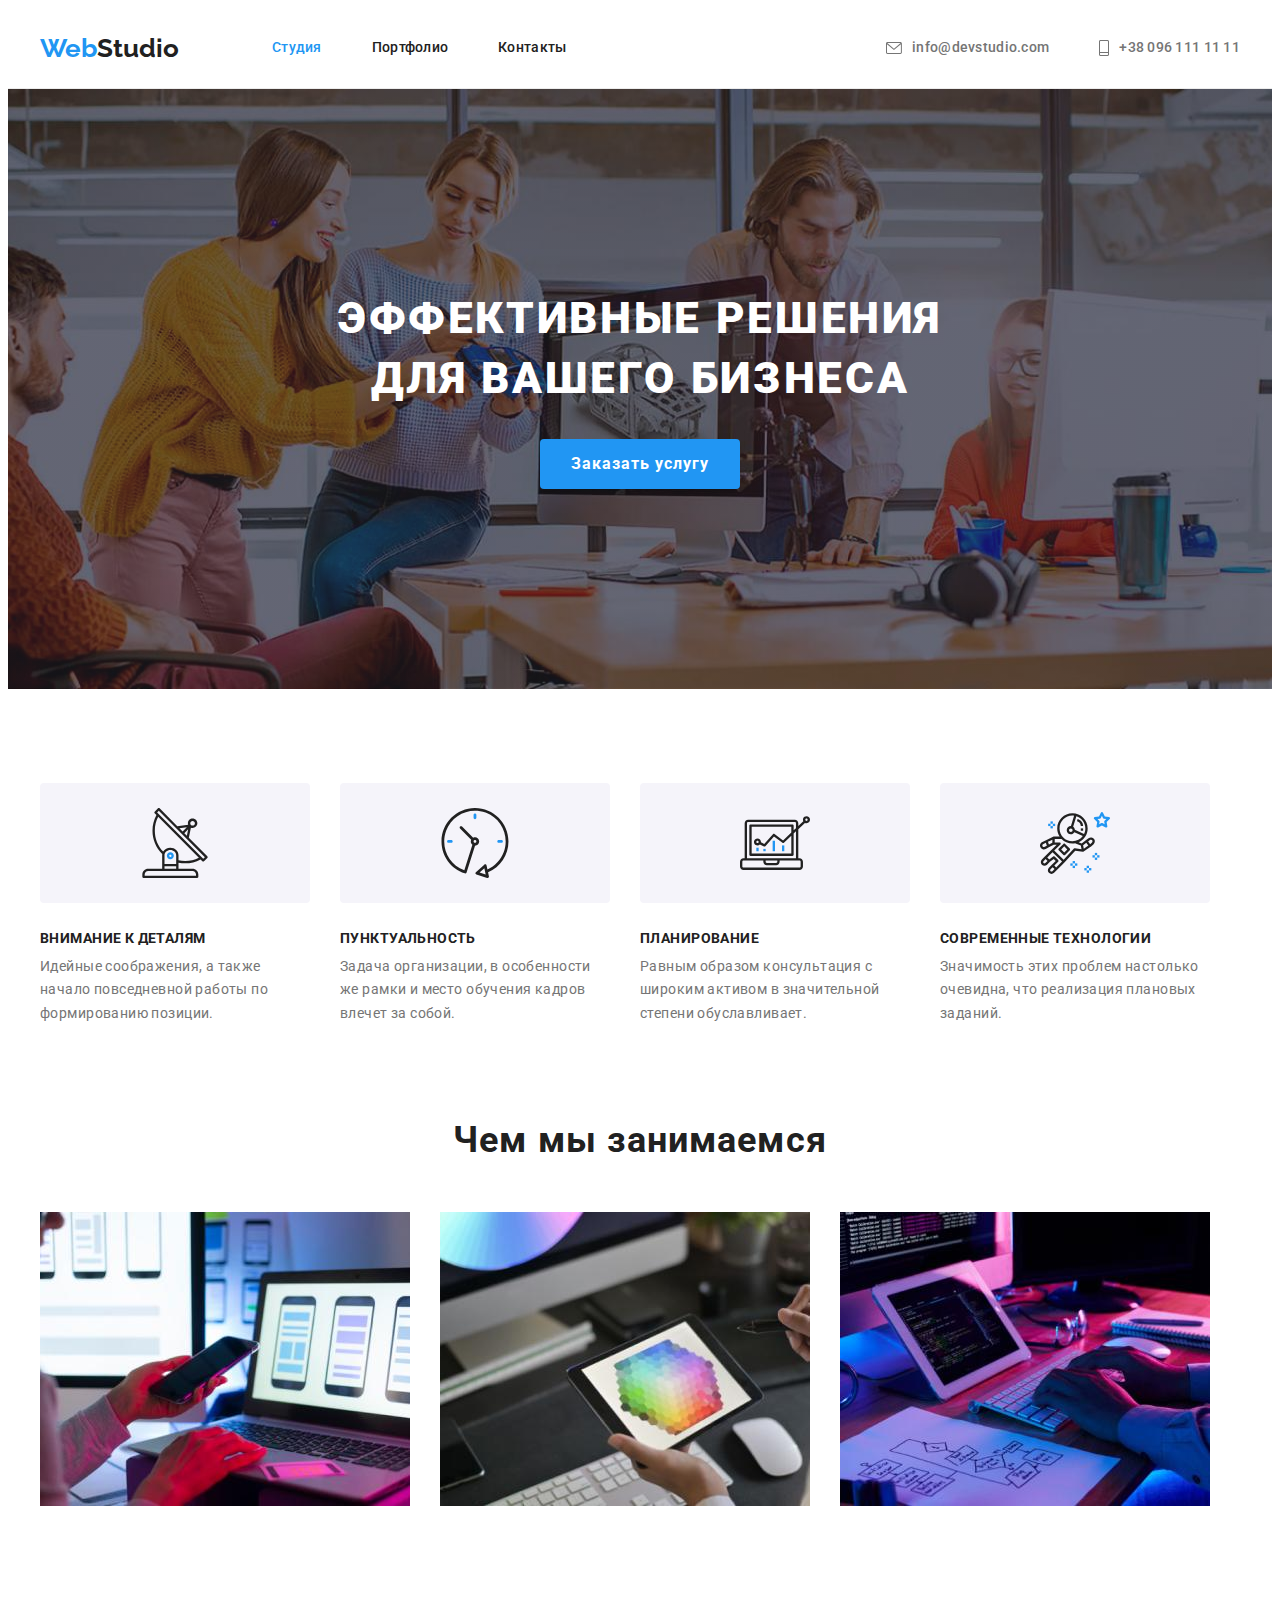
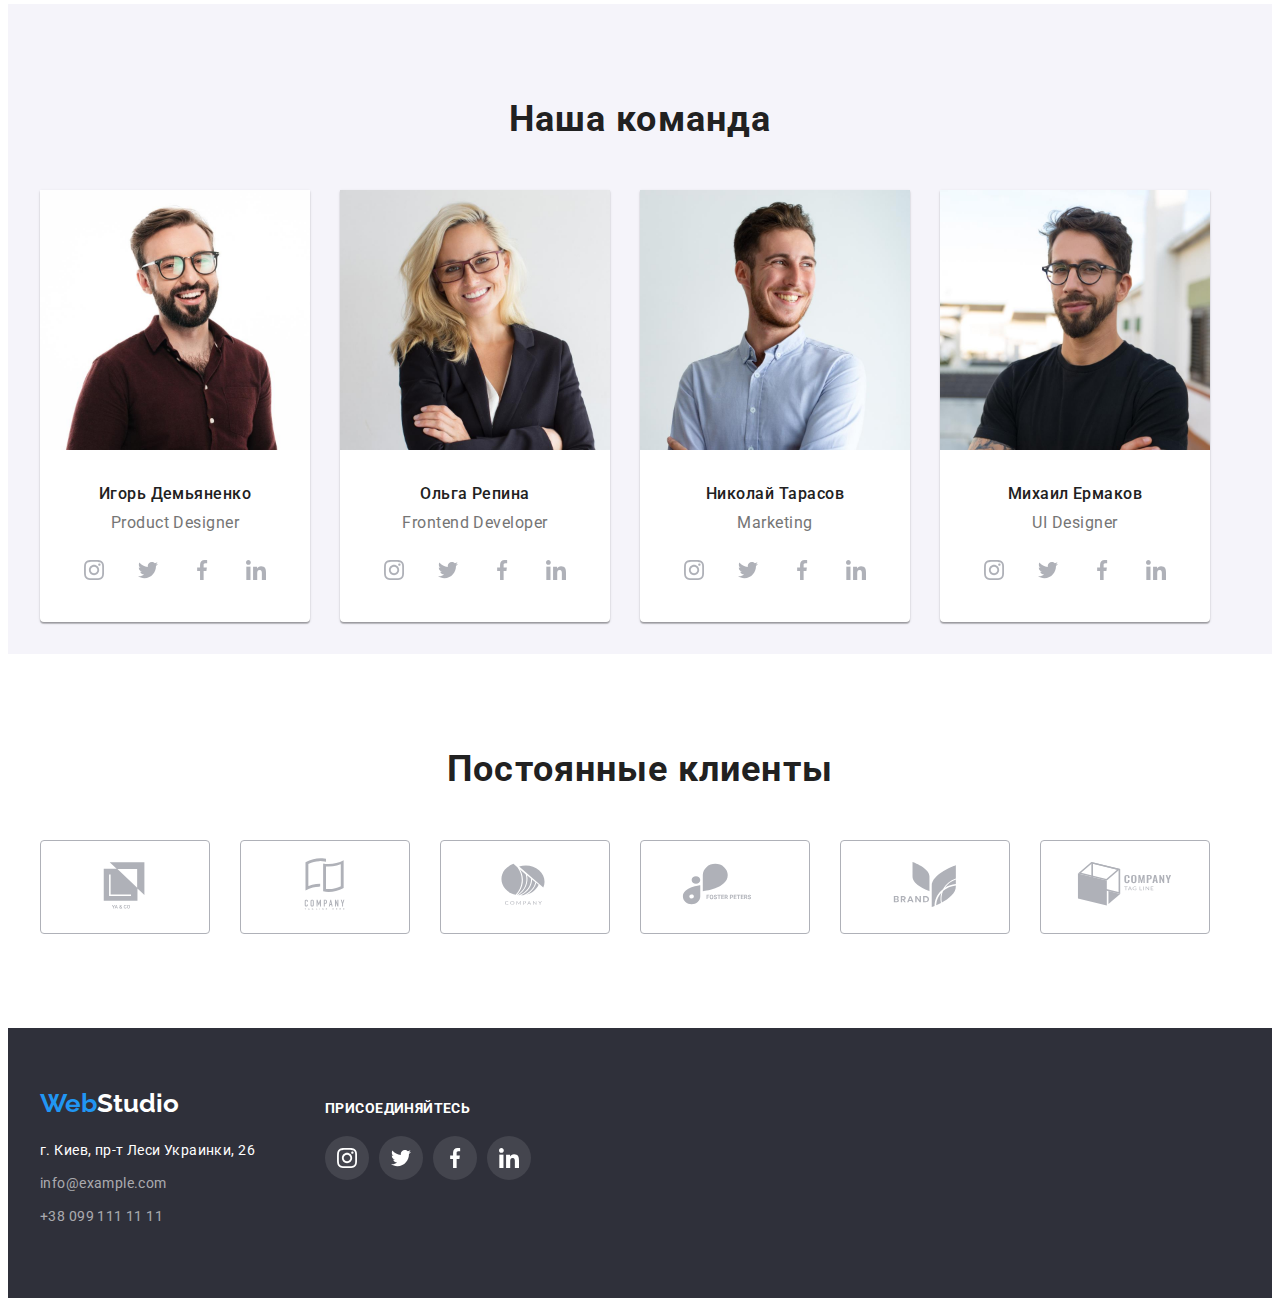
==== commit 90815919: "final" ====
--- a/index.html
+++ b/index.html
@@ -38,28 +38,20 @@
           </nav>
           <ul class="header-list list">
             <li>
-              <div class="email">
-                <div class="email-icon">
-                  <a href="" class="email-icon-link link">
-                    <svg class="email-icon-sprite" width="16" height="12">
-                      <use href="./images/icons/header/symbol-defs.svg#icon-email"></use>
-                    </svg>
-                  </a>
-                </div>
-                <a href="mailto:info@devstudio.com" class="header-mail link">info@devstudio.com</a>
-              </div>
+              <a href="mailto:info@devstudio.com" class="header-mail link">
+                <svg class="email-icon-sprite" width="16" height="12">
+                  <use href="./images/icons/header/symbol-defs.svg#icon-email"></use>
+                </svg>
+                <p>info@devstudio.com</p>
+              </a>
             </li>
             <li>
-              <div class="tel">
-                <div class="tel-icon">
-                  <a href="" class="tel-icon-link link">
-                    <svg class="tel-icon-sprite" width="10" height="16">
-                      <use href="./images/icons/header/symbol-defs.svg#icon-tel"></use>
-                    </svg>
-                  </a>
-                </div>
-                <a href="tel:+380961111111" class="header-tel link">+38 096 111 11 11</a>
-              </div>
+              <a href="" class="header-tel link">
+                <svg class="tel-icon-sprite" width="10" height="16">
+                  <use href="./images/icons/header/symbol-defs.svg#icon-tel"></use>
+                </svg>
+                <p>+38 096 111 11 11</p>
+              </a>
             </li>
           </ul>
         </div>
--- a/css/styles.css
+++ b/css/styles.css
@@ -144,12 +144,7 @@
 
 .email-icon-sprite {
   margin-right: 10px;
-  fill: #757575;
-}
-
-.email-icon-sprite:hover,
-.email-icon-sprite:focus {
-  fill: var(--accent-color);
+  fill: currentColor;
 }
 
 .header-tel {
@@ -164,17 +159,6 @@
   display: flex;
 }
 
-/* .header-tel::before {
-  content: '';
-  background-image: url(../images/icons/header/tel.svg);
-  width: 10px;
-  height: 16px;
-  margin-right: 10px;
-  display: flex;
-  align-items: center;
-  justify-content: center;
-} */
-
 .header-tel:hover {
   color: var(--accent-color);
 }
@@ -190,12 +174,7 @@
 
 .tel-icon-sprite {
   margin-right: 10px;
-  fill: #757575;
-}
-
-.tel-icon-sprite:focus,
-.tel-icon-sprite:hover {
-  fill: var(--accent-color);
+  fill: currentColor;
 }
 
 /* -------------------main------------------- */
